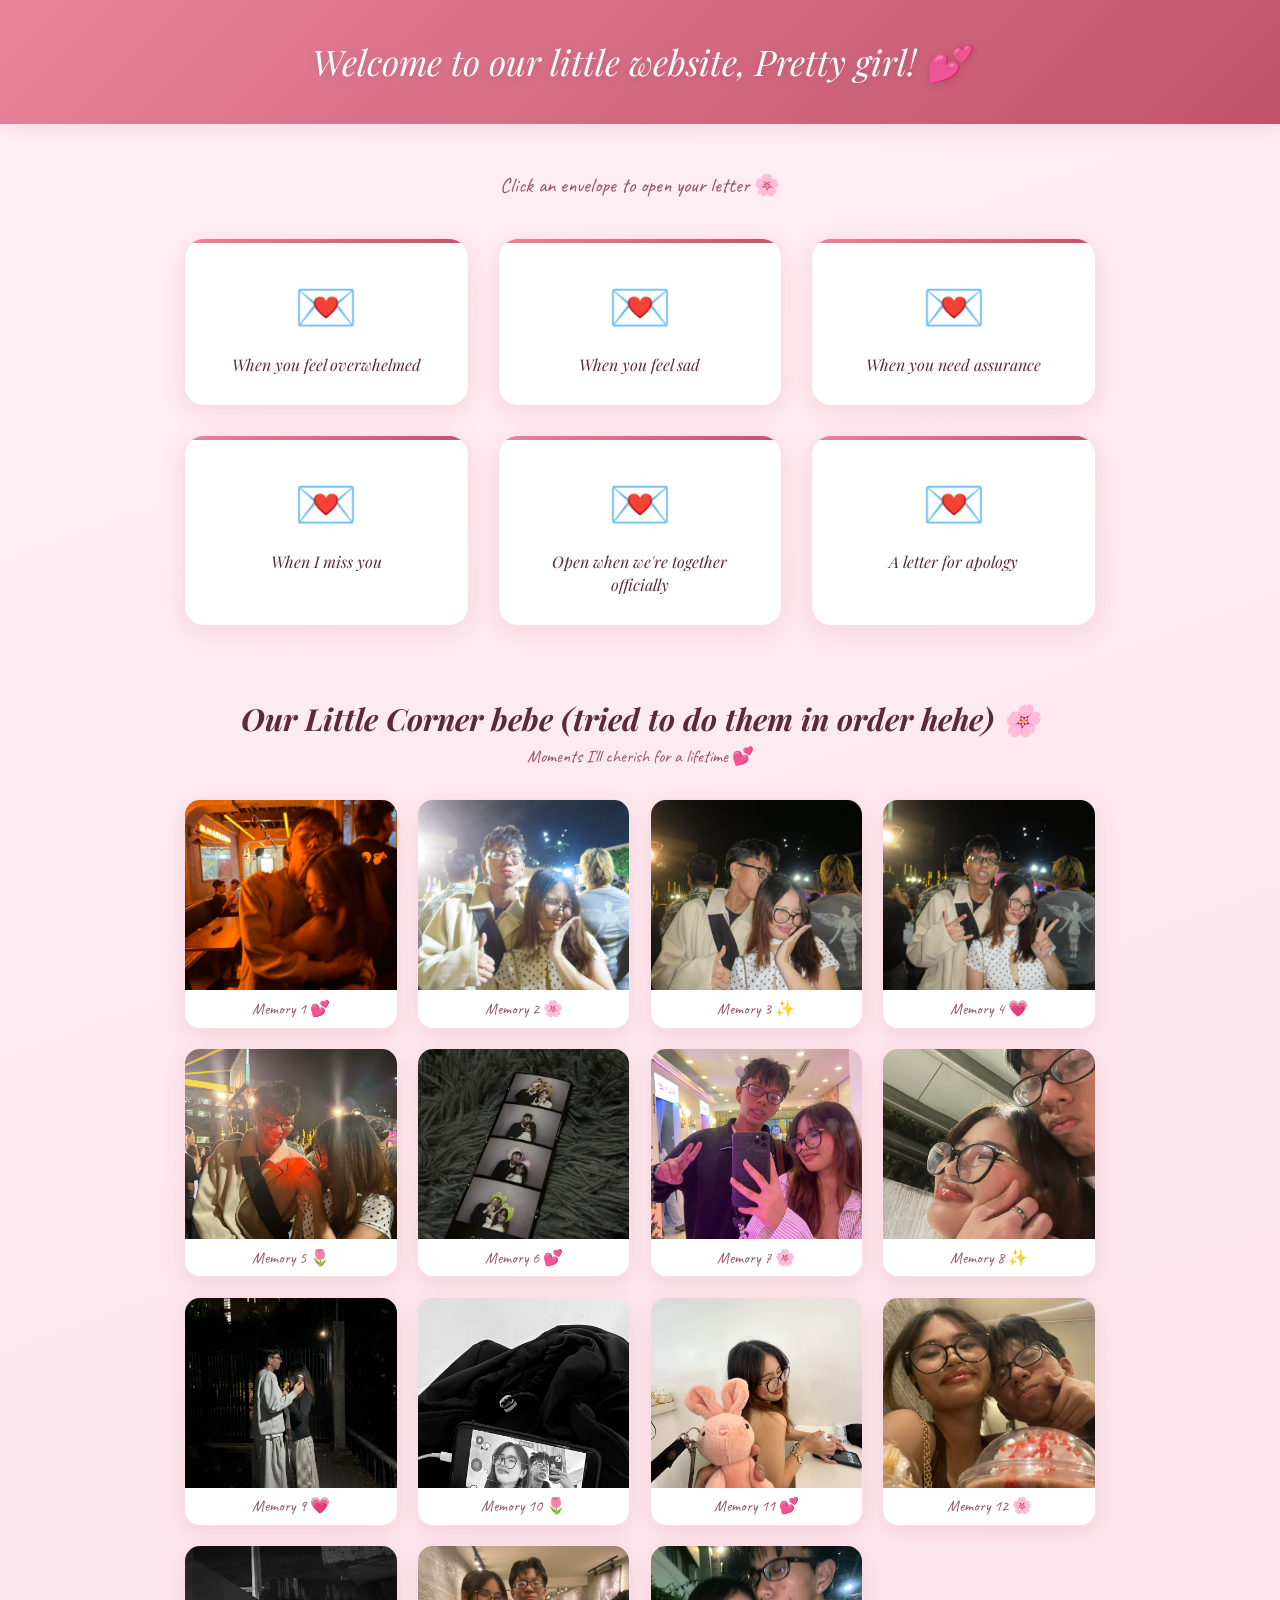
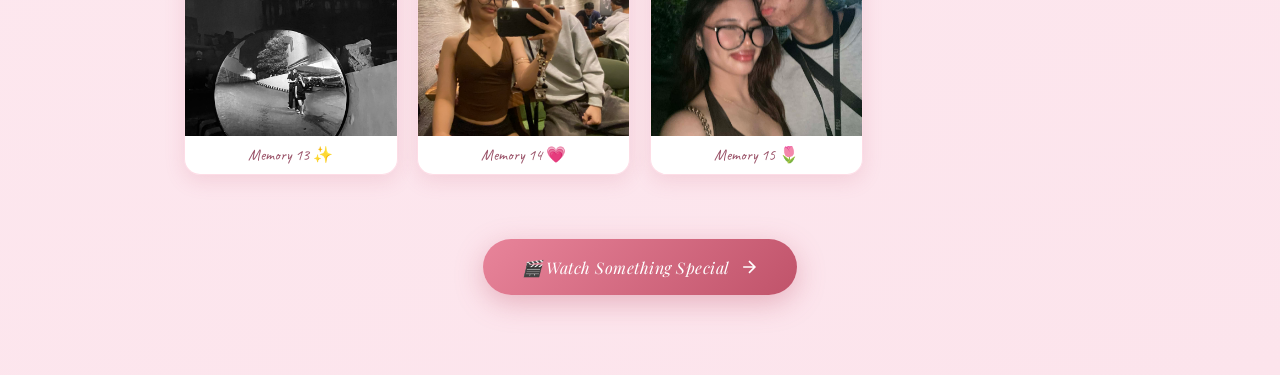
==== letters.html @ 885c0720 "update final final" ====
<!DOCTYPE html>
<html lang="en">
<head>
  <meta charset="UTF-8" />
  <meta name="viewport" content="width=device-width, initial-scale=1.0"/>
  <title>Letters for You 💌</title>
  <link rel="stylesheet" href="style.css" />
  <link href="https://fonts.googleapis.com/css2?family=Playfair+Display:ital,wght@0,400;0,700;1,400&family=Lato:wght@300;400&family=Caveat:wght@400;600&display=swap" rel="stylesheet"/>
</head>
<body class="letters-body">

  <div class="petals-container" id="petals"></div>

  <header class="letters-header">
    <h1>Welcome to our little website, Pretty girl! 💕</h1>
  </header>

  <main class="letters-main">
    <p class="letters-intro">Click an envelope to open your letter 🌸</p>

    <div class="envelopes-grid">

      <!-- Envelope 1 -->
      <div class="envelope-card" onclick="openLetter(0)">
        <div class="envelope-icon">💌</div>
        <div class="envelope-label">When you feel overwhelmed</div>
      </div>

      <!-- Envelope 2 -->
      <div class="envelope-card" onclick="openLetter(1)">
        <div class="envelope-icon">💌</div>
        <div class="envelope-label">When you feel sad</div>
      </div>

      <!-- Envelope 3 -->
      <div class="envelope-card" onclick="openLetter(2)">
        <div class="envelope-icon">💌</div>
        <div class="envelope-label">When you need assurance</div>
      </div>

      <!-- Envelope 4 -->
      <div class="envelope-card" onclick="openLetter(3)">
        <div class="envelope-icon">💌</div>
        <div class="envelope-label">When I miss you</div>
      </div>

      <!-- Envelope 5 -->
      <div class="envelope-card" onclick="openLetter(4)">
        <div class="envelope-icon">💌</div>
        <div class="envelope-label">Open when we're together officially</div>
      </div>

      <!-- Envelope 6 -->
      <div class="envelope-card" onclick="openLetter(5)">
        <div class="envelope-icon">💌</div>
        <div class="envelope-label">A letter for apology</div>
      </div>

    </div>

    <!-- ===== PHOTO GALLERY ===== -->
    <div class="gallery-section">
      <h2 class="gallery-title">Our Little Corner bebe (tried to do them in order hehe) 🌸</h2>
      <p class="gallery-sub">Moments I'll cherish for a lifetime 💕</p>
      <div class="photo-grid">

        <div class="photo-item" onclick="openLightbox('/Assets/Img/aight4.jpg', 'Memory 1 💕')">
          <img src="./aight4.jpg" alt="Memory 1" />
          <div class="photo-caption">Memory 1 💕</div>
        </div>

        <div class="photo-item" onclick="openLightbox('/Assets/Img/aight2.jpg', 'Memory 2 🌸')">
          <img src="./aight2.jpg" alt="Memory 2" />
          <div class="photo-caption">Memory 2 🌸</div>
        </div>

        <div class="photo-item" onclick="openLightbox('/Assets/Img/aight3.jpg', 'Memory 3 ✨')">
          <img src="./aight3.jpg" alt="Memory 3" />
          <div class="photo-caption">Memory 3 ✨</div>
        </div>

        <div class="photo-item" onclick="openLightbox('/Assets/Img/aight 1.jpg', 'Memory 4 💗')">
          <img src="./aight 1.jpg" alt="Memory 4" />
          <div class="photo-caption">Memory 4 💗</div>
        </div>

        <div class="photo-item" onclick="openLightbox('/Assets/Img/Aight 5.jpg', 'Memory 5 🌷')">
          <img src="./Aight 5.jpg" alt="Memory 5" />
          <div class="photo-caption">Memory 5 🌷</div>
        </div>

        <div class="photo-item" onclick="openLightbox('/Assets/Img/Aight 6.jpg', 'Memory 6 💕')">
          <img src="./Aight 6.jpg" alt="Memory 6" />
          <div class="photo-caption">Memory 6 💕</div>
        </div>

        <div class="photo-item" onclick="openLightbox('/Assets/Img/Aight 7.jpg', 'Memory 7 🌸')">
          <img src="./Aight 7.jpg" alt="Memory 7" />
          <div class="photo-caption">Memory 7 🌸</div>
        </div>

        <div class="photo-item" onclick="openLightbox('/Assets/Img/Aight 8.jpg', 'Memory 8 ✨')">
          <img src="./Aight 8.jpg" alt="Memory 8" />
          <div class="photo-caption">Memory 8 ✨</div>
        </div>

        <div class="photo-item" onclick="openLightbox('/Assets/Img/Aight 9.jpg', 'Memory 9 💗')">
          <img src="./Aight 9.jpg" alt="Memory 9" />
          <div class="photo-caption">Memory 9 💗</div>
        </div>

        <div class="photo-item" onclick="openLightbox('/Assets/Img/Aight 10.jpg', 'Memory 10 🌷')">
          <img src="./Aight 10.jpg" alt="Memory 10" />
          <div class="photo-caption">Memory 10 🌷</div>
        </div>

        <div class="photo-item" onclick="openLightbox('/Assets/Img/Aight 11.jpg', 'Memory 11 💕')">
          <img src="./Aight 11.jpg" alt="Memory 11" />
          <div class="photo-caption">Memory 11 💕</div>
        </div>

        <div class="photo-item" onclick="openLightbox('/Assets/Img/Aight 12.jpg', 'Memory 12 🌸')">
          <img src="./Aight 12.jpg" alt="Memory 12" />
          <div class="photo-caption">Memory 12 🌸</div>
        </div>

        <div class="photo-item" onclick="openLightbox('/Assets/Img/Aight 13.jpg', 'Memory 13 ✨')">
          <img src="./Aight 13.jpg" alt="Memory 13" />
          <div class="photo-caption">Memory 13 ✨</div>
        </div>

        <div class="photo-item" onclick="openLightbox('/Assets/Img/Aight 14.jpg', 'Memory 14 💗')">
          <img src="./Aight 14.jpg" alt="Memory 14" />
          <div class="photo-caption">Memory 14 💗</div>
        </div>

        <div class="photo-item" onclick="openLightbox('/Assets/Img/Aight 15.jpg', 'Memory 15 🌷')">
          <img src="./Aight 15.jpg" alt="Memory 15" />
          <div class="photo-caption">Memory 15 🌷</div>
        </div>

      </div>
    </div>

    <!-- ===== VIDEO PAGE BUTTON ===== -->
    <div class="video-btn-wrap">
      <button class="proceed-btn video-nav-btn" onclick="window.location.href='https://youtube.com/shorts/dggCpLB_wQ0?si=hgy4erXbG9BIge2f'">
        <span>🎬 Watch Something Special</span>
        <svg class="arrow" viewBox="0 0 24 24" fill="none" stroke="currentColor" stroke-width="2">
          <path d="M5 12h14M12 5l7 7-7 7"/>
        </svg>
      </button>
    </div>

  </main>

  <!-- Letter Modal Overlay -->
  <div class="modal-overlay" id="modalOverlay" onclick="closeLetter()">
    <div class="letter-modal" onclick="event.stopPropagation()">
      <button class="close-btn" onclick="closeLetter()">✕</button>
      <div class="letter-wax-seal">💕</div>
      <h2 class="letter-title" id="letterTitle"></h2>
      <div class="letter-body" id="letterBody"></div>
      <div class="letter-signature">With all my love, Khole 💗</div>
    </div>
  </div>

  <!-- Lightbox — no src on img, set purely by JS -->
  <div class="lightbox" id="lightbox">
    <button class="lightbox-close" id="lightboxClose">✕</button>
    <img id="lightboxImg" alt="Memory" />
    <div class="lightbox-caption" id="lightboxCaption"></div>
  </div>

  <script src="script.js"></script>
  <script>
    // Floating petals
    const container = document.getElementById('petals');
    const emojis = ['🌸','🌷','💕','✨','🌼','💗'];
    for (let i = 0; i < 18; i++) {
      const p = document.createElement('div');
      p.classList.add('petal');
      p.textContent = emojis[Math.floor(Math.random() * emojis.length)];
      p.style.left = Math.random() * 100 + 'vw';
      p.style.animationDuration = (6 + Math.random() * 8) + 's';
      p.style.animationDelay = (Math.random() * 8) + 's';
      p.style.fontSize = (14 + Math.random() * 18) + 'px';
      container.appendChild(p);
    }

    // ── Lightbox ──
    const lightbox    = document.getElementById('lightbox');
    const lightboxImg = document.getElementById('lightboxImg');
    const lightboxCap = document.getElementById('lightboxCaption');

    function openLightbox(src, caption) {
      lightboxImg.src = src;
      lightboxCap.textContent = caption;
      lightbox.classList.add('active');
      document.body.style.overflow = 'hidden';
    }

    function closeLightbox() {
      lightbox.classList.remove('active');
      document.body.style.overflow = '';
      setTimeout(() => { lightboxImg.src = ''; }, 300);
    }

    // Clicking the dark backdrop closes it; clicking the image itself does not
    lightbox.addEventListener('click', function(e) {
      if (e.target === lightbox || e.target === lightboxCap) closeLightbox();
    });

    document.getElementById('lightboxClose').addEventListener('click', closeLightbox);

    // Escape closes both lightbox and letter modal
    document.addEventListener('keydown', e => {
      if (e.key === 'Escape') { closeLetter(); closeLightbox(); }
    });
  </script>
</body>
</html>
---- style.css ----
/* =====================
   CSS Variables & Reset
   ===================== */
:root {
  --blush: #f9c4d2;
  --rose: #e8849a;
  --deep-rose: #c0536a;
  --cream: #fff7f9;
  --petal: #fde8ef;
  --text-dark: #5a2a3a;
  --text-mid: #9a5268;
  --gold: #d4a373;
  --shadow: rgba(192, 83, 106, 0.15);
}

*, *::before, *::after {
  box-sizing: border-box;
  margin: 0;
  padding: 0;
}

body {
  font-family: 'Lato', sans-serif;
  min-height: 100vh;
  overflow-x: hidden;
}

/* =====================
   Floating Petals
   ===================== */
.petals-container {
  position: fixed;
  top: 0; left: 0;
  width: 100%; height: 100%;
  pointer-events: none;
  z-index: 0;
  overflow: hidden;
}

.petal {
  position: absolute;
  top: -40px;
  animation: fallDown linear infinite;
  opacity: 0.7;
  user-select: none;
}

@keyframes fallDown {
  0%   { transform: translateY(-40px) rotate(0deg); opacity: 0.8; }
  100% { transform: translateY(110vh) rotate(360deg); opacity: 0; }
}

/* =====================
   LANDING PAGE
   ===================== */
.landing-body {
  background: linear-gradient(135deg, #fde8ef 0%, #f9c4d2 40%, #fbc2d8 70%, #fce4ec 100%);
  display: flex;
  align-items: center;
  justify-content: center;
  position: relative;
}

.landing-wrapper {
  position: relative;
  z-index: 1;
  text-align: center;
  padding: 2rem;
  animation: fadeUp 1.2s ease both;
}

@keyframes fadeUp {
  from { opacity: 0; transform: translateY(30px); }
  to   { opacity: 1; transform: translateY(0); }
}

.landing-title {
  font-family: 'Playfair Display', serif;
  font-size: clamp(1.8rem, 5vw, 3.2rem);
  color: var(--text-dark);
  line-height: 1.3;
  margin-bottom: 0.8rem;
  text-shadow: 0 2px 12px rgba(192, 83, 106, 0.18);
}

.landing-sub {
  font-family: 'Lato', sans-serif;
  font-weight: 300;
  font-size: 1.1rem;
  color: var(--text-mid);
  margin-bottom: 2.8rem;
  letter-spacing: 0.04em;
}

.proceed-btn {
  display: inline-flex;
  align-items: center;
  gap: 10px;
  background: linear-gradient(135deg, var(--rose), var(--deep-rose));
  color: #fff;
  font-family: 'Playfair Display', serif;
  font-size: 1.1rem;
  font-style: italic;
  border: none;
  border-radius: 60px;
  padding: 1rem 2.4rem;
  cursor: pointer;
  box-shadow: 0 8px 28px rgba(192, 83, 106, 0.35);
  transition: transform 0.25s ease, box-shadow 0.25s ease;
  letter-spacing: 0.03em;
}

.proceed-btn:hover {
  transform: translateY(-4px) scale(1.03);
  box-shadow: 0 14px 36px rgba(192, 83, 106, 0.45);
}

.proceed-btn:active {
  transform: translateY(-1px);
}

.proceed-btn .arrow {
  width: 20px;
  height: 20px;
  transition: transform 0.25s ease;
}

.proceed-btn:hover .arrow {
  transform: translateX(4px);
}

/* =====================
   LETTERS PAGE
   ===================== */
.letters-body {
  background: linear-gradient(160deg, #fff0f5 0%, #fde8ef 50%, #fce4ec 100%);
  min-height: 100vh;
  position: relative;
}

.letters-header {
  position: relative;
  z-index: 1;
  background: linear-gradient(135deg, var(--rose), var(--deep-rose));
  padding: 2.4rem 2rem;
  text-align: center;
  box-shadow: 0 4px 20px var(--shadow);
}

.letters-header h1 {
  font-family: 'Playfair Display', serif;
  font-size: clamp(1.3rem, 4vw, 2.2rem);
  color: #fff;
  font-weight: 400;
  font-style: italic;
  text-shadow: 0 2px 10px rgba(0,0,0,0.12);
  animation: fadeUp 1s ease both;
}

.letters-main {
  position: relative;
  z-index: 1;
  max-width: 960px;
  margin: 0 auto;
  padding: 3rem 1.5rem 5rem;
}

.letters-intro {
  text-align: center;
  font-family: 'Caveat', cursive;
  font-size: 1.3rem;
  color: var(--text-mid);
  margin-bottom: 2.5rem;
  animation: fadeUp 1s ease 0.3s both;
}

.envelopes-grid {
  display: grid;
  grid-template-columns: repeat(auto-fill, minmax(250px, 1fr));
  gap: 1.8rem;
}

/* Envelope Cards */
.envelope-card {
  background: #fff;
  border-radius: 20px;
  padding: 2.2rem 1.6rem 1.8rem;
  text-align: center;
  cursor: pointer;
  box-shadow: 0 6px 24px var(--shadow);
  border: 1.5px solid #fddde6;
  transition: transform 0.3s cubic-bezier(.34,1.56,.64,1), box-shadow 0.3s ease;
  animation: fadeUp 0.8s ease both;
  position: relative;
  overflow: hidden;
}

.envelope-card::before {
  content: '';
  position: absolute;
  top: 0; left: 0;
  width: 100%; height: 4px;
  background: linear-gradient(90deg, var(--rose), var(--deep-rose));
  border-radius: 20px 20px 0 0;
}

.envelope-card:nth-child(1) { animation-delay: 0.1s; }
.envelope-card:nth-child(2) { animation-delay: 0.2s; }
.envelope-card:nth-child(3) { animation-delay: 0.3s; }
.envelope-card:nth-child(4) { animation-delay: 0.4s; }
.envelope-card:nth-child(5) { animation-delay: 0.5s; }
.envelope-card:nth-child(6) { animation-delay: 0.6s; }

.envelope-card:hover {
  transform: translateY(-8px) scale(1.03);
  box-shadow: 0 18px 40px rgba(192, 83, 106, 0.22);
}

.envelope-icon {
  font-size: 3.2rem;
  margin-bottom: 1rem;
  display: block;
  animation: wiggle 3s ease-in-out infinite;
}

@keyframes wiggle {
  0%, 100% { transform: rotate(-4deg); }
  50% { transform: rotate(4deg); }
}

.envelope-label {
  font-family: 'Playfair Display', serif;
  font-size: 1rem;
  color: var(--text-dark);
  line-height: 1.4;
  font-style: italic;
}

/* =====================
   LETTER MODAL
   ===================== */
.modal-overlay {
  display: none;
  position: fixed;
  inset: 0;
  background: rgba(90, 42, 58, 0.45);
  backdrop-filter: blur(6px);
  z-index: 100;
  align-items: center;
  justify-content: center;
  padding: 1rem;
}

.modal-overlay.active {
  display: flex;
  animation: fadeIn 0.3s ease;
}

@keyframes fadeIn {
  from { opacity: 0; }
  to   { opacity: 1; }
}

.letter-modal {
  background: #fffaf8;
  border-radius: 24px;
  max-width: 560px;
  width: 100%;
  padding: 3rem 2.6rem 2.4rem;
  position: relative;
  box-shadow: 0 24px 80px rgba(90, 42, 58, 0.3);
  border: 1px solid #f5d0da;
  animation: popIn 0.4s cubic-bezier(.34,1.56,.64,1);
  max-height: 85vh;
  overflow-y: auto;
}

@keyframes popIn {
  from { opacity: 0; transform: scale(0.8) translateY(20px); }
  to   { opacity: 1; transform: scale(1) translateY(0); }
}

.close-btn {
  position: absolute;
  top: 1rem; right: 1.2rem;
  background: none;
  border: none;
  font-size: 1.3rem;
  color: var(--text-mid);
  cursor: pointer;
  line-height: 1;
  transition: color 0.2s, transform 0.2s;
}

.close-btn:hover {
  color: var(--deep-rose);
  transform: rotate(90deg);
}

.letter-wax-seal {
  font-size: 2.4rem;
  text-align: center;
  margin-bottom: 0.6rem;
}

.letter-title {
  font-family: 'Playfair Display', serif;
  font-size: 1.25rem;
  color: var(--deep-rose);
  text-align: center;
  font-style: italic;
  margin-bottom: 1.8rem;
  padding-bottom: 1rem;
  border-bottom: 1px dashed #f5c6d0;
}

.letter-body {
  font-family: 'Caveat', cursive;
  font-size: 1.2rem;
  color: var(--text-dark);
  line-height: 1.9;
  white-space: pre-line;
}

.letter-signature {
  font-family: 'Playfair Display', serif;
  font-style: italic;
  color: var(--rose);
  text-align: right;
  margin-top: 2rem;
  font-size: 1rem;
  padding-top: 1rem;
  border-top: 1px dashed #f5c6d0;
}

/* Scrollbar for modal */
.letter-modal::-webkit-scrollbar { width: 5px; }
.letter-modal::-webkit-scrollbar-thumb { background: var(--blush); border-radius: 10px; }

/* =====================
   PHOTO GALLERY
   ===================== */
.gallery-section {
  margin-top: 4.5rem;
  position: relative;
  z-index: 1;
}

.gallery-title {
  font-family: 'Playfair Display', serif;
  font-size: 1.9rem;
  color: var(--text-dark);
  text-align: center;
  font-style: italic;
  margin-bottom: 0.4rem;
}

.gallery-sub {
  text-align: center;
  font-family: 'Caveat', cursive;
  font-size: 1.1rem;
  color: var(--text-mid);
  margin-bottom: 2rem;
}

.photo-grid {
  display: grid;
  grid-template-columns: repeat(auto-fill, minmax(190px, 1fr));
  gap: 1.2rem;
}

.photo-item {
  border-radius: 16px;
  overflow: hidden;
  box-shadow: 0 6px 20px var(--shadow);
  background: linear-gradient(135deg, var(--blush), var(--petal));
  cursor: zoom-in;
  transition: transform 0.3s cubic-bezier(.34,1.56,.64,1), box-shadow 0.3s ease;
  border: 1.5px solid #fddde6;
}

.photo-item:hover {
  transform: translateY(-6px) scale(1.03);
  box-shadow: 0 16px 36px rgba(192, 83, 106, 0.25);
}

.photo-item img {
  width: 100%;
  height: 190px;
  object-fit: cover;
  display: block;
  transition: transform 0.4s ease;
  background: linear-gradient(135deg, var(--blush), var(--petal));
}

.photo-item:hover img {
  transform: scale(1.06);
}

.photo-caption {
  font-family: 'Caveat', cursive;
  font-size: 1rem;
  color: var(--text-mid);
  text-align: center;
  padding: 0.55rem 0.8rem;
  background: #fff;
}

/* =====================
   LIGHTBOX
   ===================== */
.lightbox {
  display: none;
  position: fixed;
  top: 0; left: 0;
  width: 100vw;
  height: 100vh;
  background: rgba(10, 0, 8, 0.96);
  backdrop-filter: blur(14px);
  -webkit-backdrop-filter: blur(14px);
  z-index: 9999;
  align-items: center;
  justify-content: center;
  flex-direction: column;
  cursor: zoom-out;
}

.lightbox.active {
  display: flex;
  animation: fadeIn 0.25s ease;
}

.lightbox img {
  max-width: 92vw;
  max-height: 82vh;
  width: auto;
  height: auto;
  border-radius: 12px;
  box-shadow: 0 30px 80px rgba(0, 0, 0, 0.7);
  object-fit: contain;
  cursor: default;
  animation: zoomIn 0.3s cubic-bezier(.34,1.56,.64,1);
}

@keyframes zoomIn {
  from { opacity: 0; transform: scale(0.88); }
  to   { opacity: 1; transform: scale(1); }
}

.lightbox-caption {
  font-family: 'Caveat', cursive;
  font-size: 1.3rem;
  color: var(--blush);
  margin-top: 1.2rem;
  text-align: center;
  letter-spacing: 0.02em;
}

.lightbox-close {
  position: fixed;
  top: 1.2rem;
  right: 1.6rem;
  background: rgba(255,255,255,0.12);
  border: 1px solid rgba(255,255,255,0.2);
  border-radius: 50%;
  width: 40px;
  height: 40px;
  display: flex;
  align-items: center;
  justify-content: center;
  font-size: 1.2rem;
  color: #fff;
  cursor: pointer;
  z-index: 10000;
  transition: transform 0.2s, background 0.2s;
  line-height: 1;
}

.lightbox-close:hover {
  background: rgba(232, 132, 154, 0.5);
  transform: rotate(90deg);
}

/* =====================
   VIDEO BUTTON
   ===================== */
.video-btn-wrap {
  text-align: center;
  margin-top: 4rem;
}

.video-nav-btn {
  font-size: 1rem;
  padding: 1.1rem 2.4rem;
}

/* =====================
   VIDEO PAGE
   ===================== */
.video-body {
  background: linear-gradient(160deg, #fff0f5 0%, #fde8ef 50%, #fce4ec 100%);
  min-height: 100vh;
  position: relative;
}

.video-main {
  position: relative;
  z-index: 1;
  max-width: 860px;
  margin: 0 auto;
  padding: 3rem 1.5rem 5rem;
}

.video-container {
  width: 100%;
  border-radius: 20px;
  overflow: hidden;
  box-shadow: 0 12px 48px rgba(192, 83, 106, 0.25);
  background: #1a0a10;
  aspect-ratio: 16 / 9;
  border: 2px solid #fddde6;
  margin-bottom: 2.4rem;
}

.video-container video,
.video-container iframe {
  width: 100%;
  height: 100%;
  display: block;
  border: none;
}

.video-note {
  background: #fff;
  border-radius: 20px;
  padding: 2rem 2.2rem;
  box-shadow: 0 6px 24px var(--shadow);
  border: 1.5px solid #fddde6;
  text-align: center;
  margin-bottom: 2.4rem;
}

.video-note-text {
  font-family: 'Caveat', cursive;
  font-size: 1.25rem;
  color: var(--text-dark);
  line-height: 1.8;
  margin-top: 0.6rem;
}

.back-btn-wrap {
  text-align: center;
}
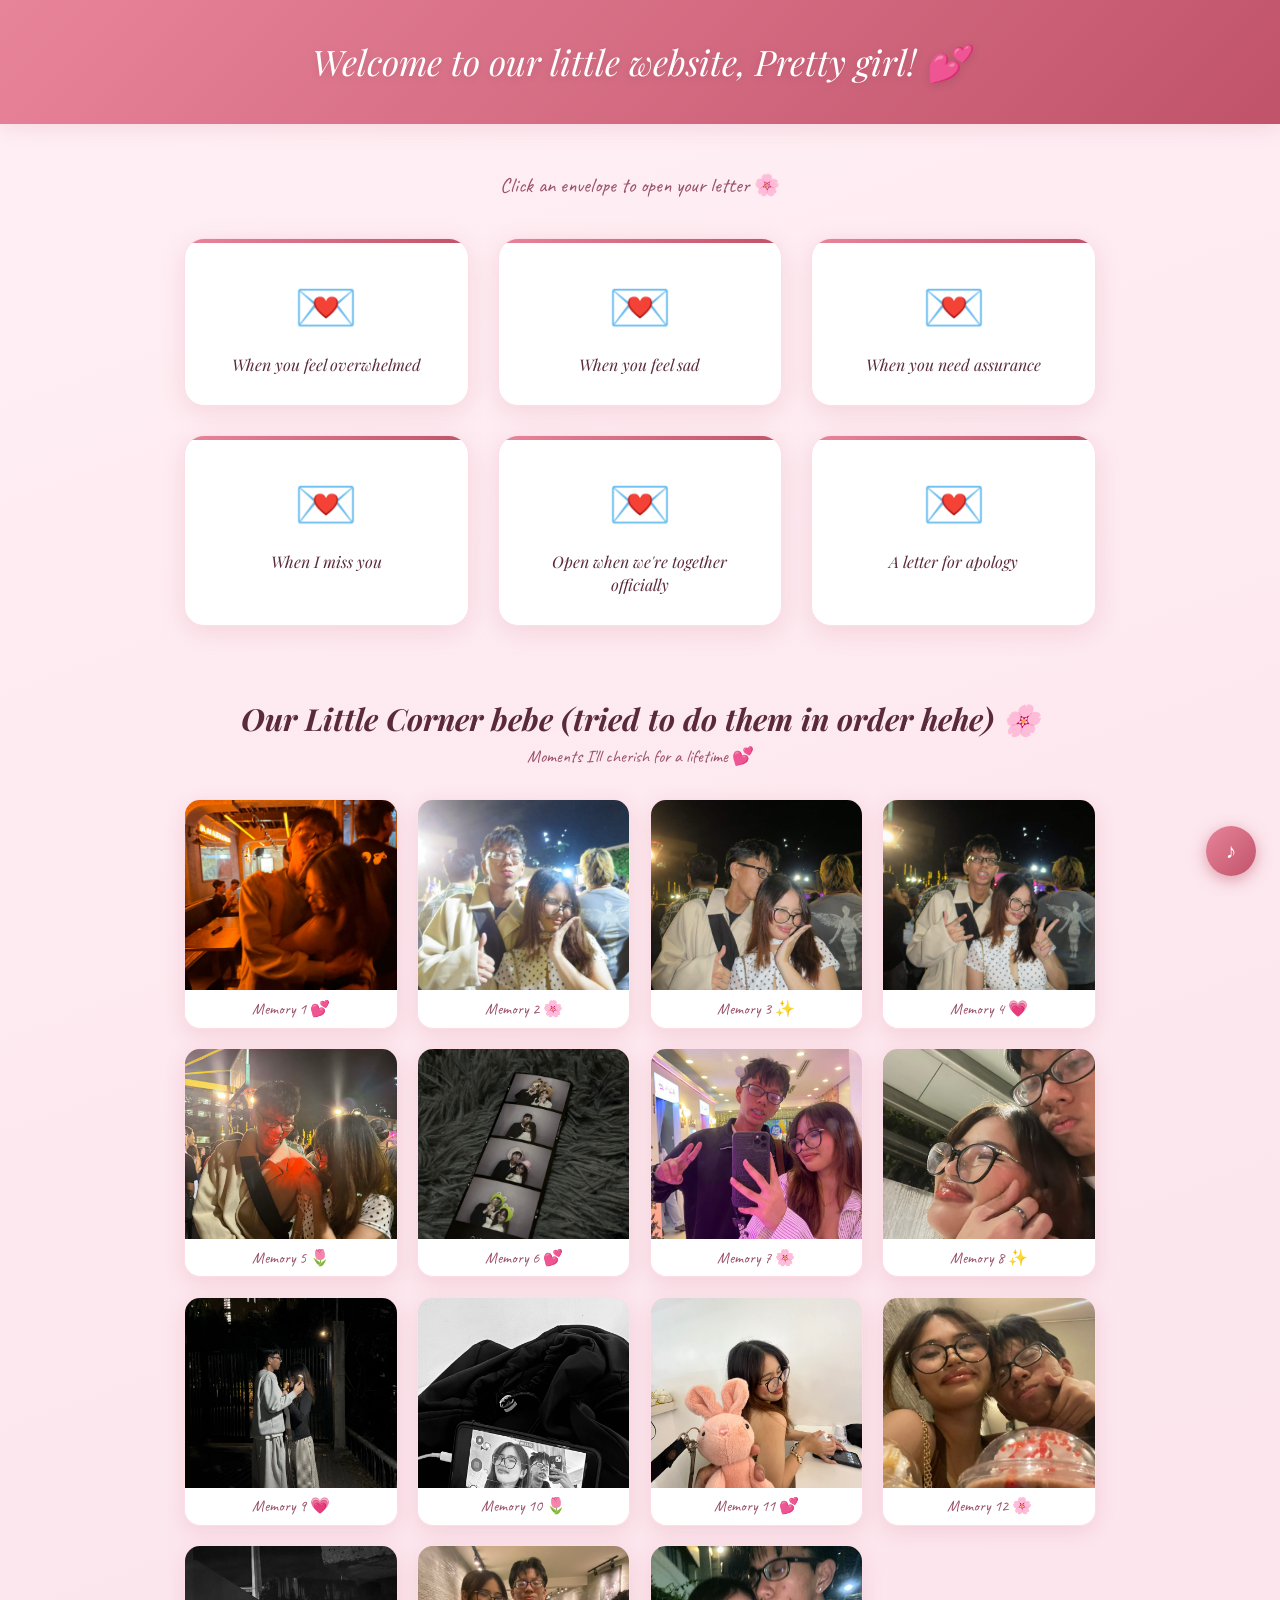
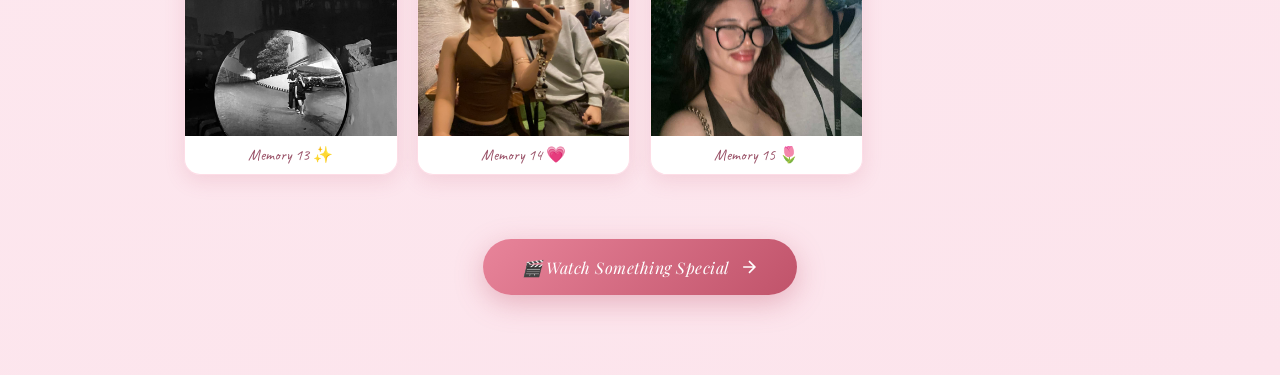
==== commit 60732308: "update song" ====
--- a/letters.html
+++ b/letters.html
@@ -65,77 +65,77 @@
       <div class="photo-grid">
 
         <div class="photo-item" onclick="openLightbox('/Assets/Img/aight4.jpg', 'Memory 1 💕')">
-          <img src="./aight4.jpg" alt="Memory 1" />
+          <img src="aight4.jpg" alt="Memory 1" />
           <div class="photo-caption">Memory 1 💕</div>
         </div>
 
         <div class="photo-item" onclick="openLightbox('/Assets/Img/aight2.jpg', 'Memory 2 🌸')">
-          <img src="./aight2.jpg" alt="Memory 2" />
+          <img src="aight2.jpg" alt="Memory 2" />
           <div class="photo-caption">Memory 2 🌸</div>
         </div>
 
         <div class="photo-item" onclick="openLightbox('/Assets/Img/aight3.jpg', 'Memory 3 ✨')">
-          <img src="./aight3.jpg" alt="Memory 3" />
+          <img src="aight3.jpg" alt="Memory 3" />
           <div class="photo-caption">Memory 3 ✨</div>
         </div>
 
         <div class="photo-item" onclick="openLightbox('/Assets/Img/aight 1.jpg', 'Memory 4 💗')">
-          <img src="./aight 1.jpg" alt="Memory 4" />
+          <img src="aight 1.jpg" alt="Memory 4" />
           <div class="photo-caption">Memory 4 💗</div>
         </div>
 
         <div class="photo-item" onclick="openLightbox('/Assets/Img/Aight 5.jpg', 'Memory 5 🌷')">
-          <img src="./Aight 5.jpg" alt="Memory 5" />
+          <img src="Aight 5.jpg" alt="Memory 5" />
           <div class="photo-caption">Memory 5 🌷</div>
         </div>
 
         <div class="photo-item" onclick="openLightbox('/Assets/Img/Aight 6.jpg', 'Memory 6 💕')">
-          <img src="./Aight 6.jpg" alt="Memory 6" />
+          <img src="Aight 6.jpg" alt="Memory 6" />
           <div class="photo-caption">Memory 6 💕</div>
         </div>
 
         <div class="photo-item" onclick="openLightbox('/Assets/Img/Aight 7.jpg', 'Memory 7 🌸')">
-          <img src="./Aight 7.jpg" alt="Memory 7" />
+          <img src="Aight 7.jpg" alt="Memory 7" />
           <div class="photo-caption">Memory 7 🌸</div>
         </div>
 
         <div class="photo-item" onclick="openLightbox('/Assets/Img/Aight 8.jpg', 'Memory 8 ✨')">
-          <img src="./Aight 8.jpg" alt="Memory 8" />
+          <img src="Aight 8.jpg" alt="Memory 8" />
           <div class="photo-caption">Memory 8 ✨</div>
         </div>
 
         <div class="photo-item" onclick="openLightbox('/Assets/Img/Aight 9.jpg', 'Memory 9 💗')">
-          <img src="./Aight 9.jpg" alt="Memory 9" />
+          <img src="Aight 9.jpg" alt="Memory 9" />
           <div class="photo-caption">Memory 9 💗</div>
         </div>
 
         <div class="photo-item" onclick="openLightbox('/Assets/Img/Aight 10.jpg', 'Memory 10 🌷')">
-          <img src="./Aight 10.jpg" alt="Memory 10" />
+          <img src="Aight 10.jpg" alt="Memory 10" />
           <div class="photo-caption">Memory 10 🌷</div>
         </div>
 
         <div class="photo-item" onclick="openLightbox('/Assets/Img/Aight 11.jpg', 'Memory 11 💕')">
-          <img src="./Aight 11.jpg" alt="Memory 11" />
+          <img src="Aight 11.jpg" alt="Memory 11" />
           <div class="photo-caption">Memory 11 💕</div>
         </div>
 
         <div class="photo-item" onclick="openLightbox('/Assets/Img/Aight 12.jpg', 'Memory 12 🌸')">
-          <img src="./Aight 12.jpg" alt="Memory 12" />
+          <img src="Aight 12.jpg" alt="Memory 12" />
           <div class="photo-caption">Memory 12 🌸</div>
         </div>
 
         <div class="photo-item" onclick="openLightbox('/Assets/Img/Aight 13.jpg', 'Memory 13 ✨')">
-          <img src="./Aight 13.jpg" alt="Memory 13" />
+          <img src="Aight 13.jpg" alt="Memory 13" />
           <div class="photo-caption">Memory 13 ✨</div>
         </div>
 
         <div class="photo-item" onclick="openLightbox('/Assets/Img/Aight 14.jpg', 'Memory 14 💗')">
-          <img src="./Aight 14.jpg" alt="Memory 14" />
+          <img src="Aight 14.jpg" alt="Memory 14" />
           <div class="photo-caption">Memory 14 💗</div>
         </div>
 
         <div class="photo-item" onclick="openLightbox('/Assets/Img/Aight 15.jpg', 'Memory 15 🌷')">
-          <img src="./Aight 15.jpg" alt="Memory 15" />
+          <img src="Aight 15.jpg" alt="Memory 15" />
           <div class="photo-caption">Memory 15 🌷</div>
         </div>
 
@@ -171,6 +171,10 @@
     <img id="lightboxImg" alt="Memory" />
     <div class="lightbox-caption" id="lightboxCaption"></div>
   </div>
+
+  <!-- Music Button -->
+  <button id="music-btn" title="Play/Pause Music">♪</button>
+  <audio id="bg-music" loop src="music.mp3"></audio>
 
   <script src="script.js"></script>
   <script>
@@ -217,6 +221,22 @@
     document.addEventListener('keydown', e => {
       if (e.key === 'Escape') { closeLetter(); closeLightbox(); }
     });
+
+    // Music
+    const btn = document.getElementById('music-btn');
+    const audio = document.getElementById('bg-music');
+
+    btn.addEventListener('click', () => {
+      if (audio.paused) {
+        audio.play();
+        btn.textContent = '❚❚';
+        btn.classList.add('playing');
+      } else {
+        audio.pause();
+        btn.textContent = '♪';
+        btn.classList.remove('playing');
+      }
+    });
   </script>
 </body>
 </html>
--- a/style.css
+++ b/style.css
@@ -550,4 +550,40 @@
 
 .back-btn-wrap {
   text-align: center;
+}
+
+/* =====================
+   MUSIC BUTTON
+   ===================== */
+#music-btn {
+  position: fixed;
+  bottom: 24px;
+  right: 24px;
+  width: 50px;
+  height: 50px;
+  border-radius: 50%;
+  background: linear-gradient(135deg, var(--rose), var(--deep-rose));
+  border: none;
+  color: #fff;
+  font-size: 1.3rem;
+  cursor: pointer;
+  box-shadow: 0 4px 15px rgba(192, 83, 106, 0.5);
+  z-index: 9999;
+  transition: transform 0.2s;
+  display: flex;
+  align-items: center;
+  justify-content: center;
+}
+
+#music-btn:hover {
+  transform: scale(1.1);
+}
+
+#music-btn.playing {
+  animation: musicPulse 1.5s ease-in-out infinite;
+}
+
+@keyframes musicPulse {
+  0%, 100% { box-shadow: 0 4px 15px rgba(192, 83, 106, 0.5); }
+  50%       { box-shadow: 0 4px 30px rgba(192, 83, 106, 0.9); }
 }
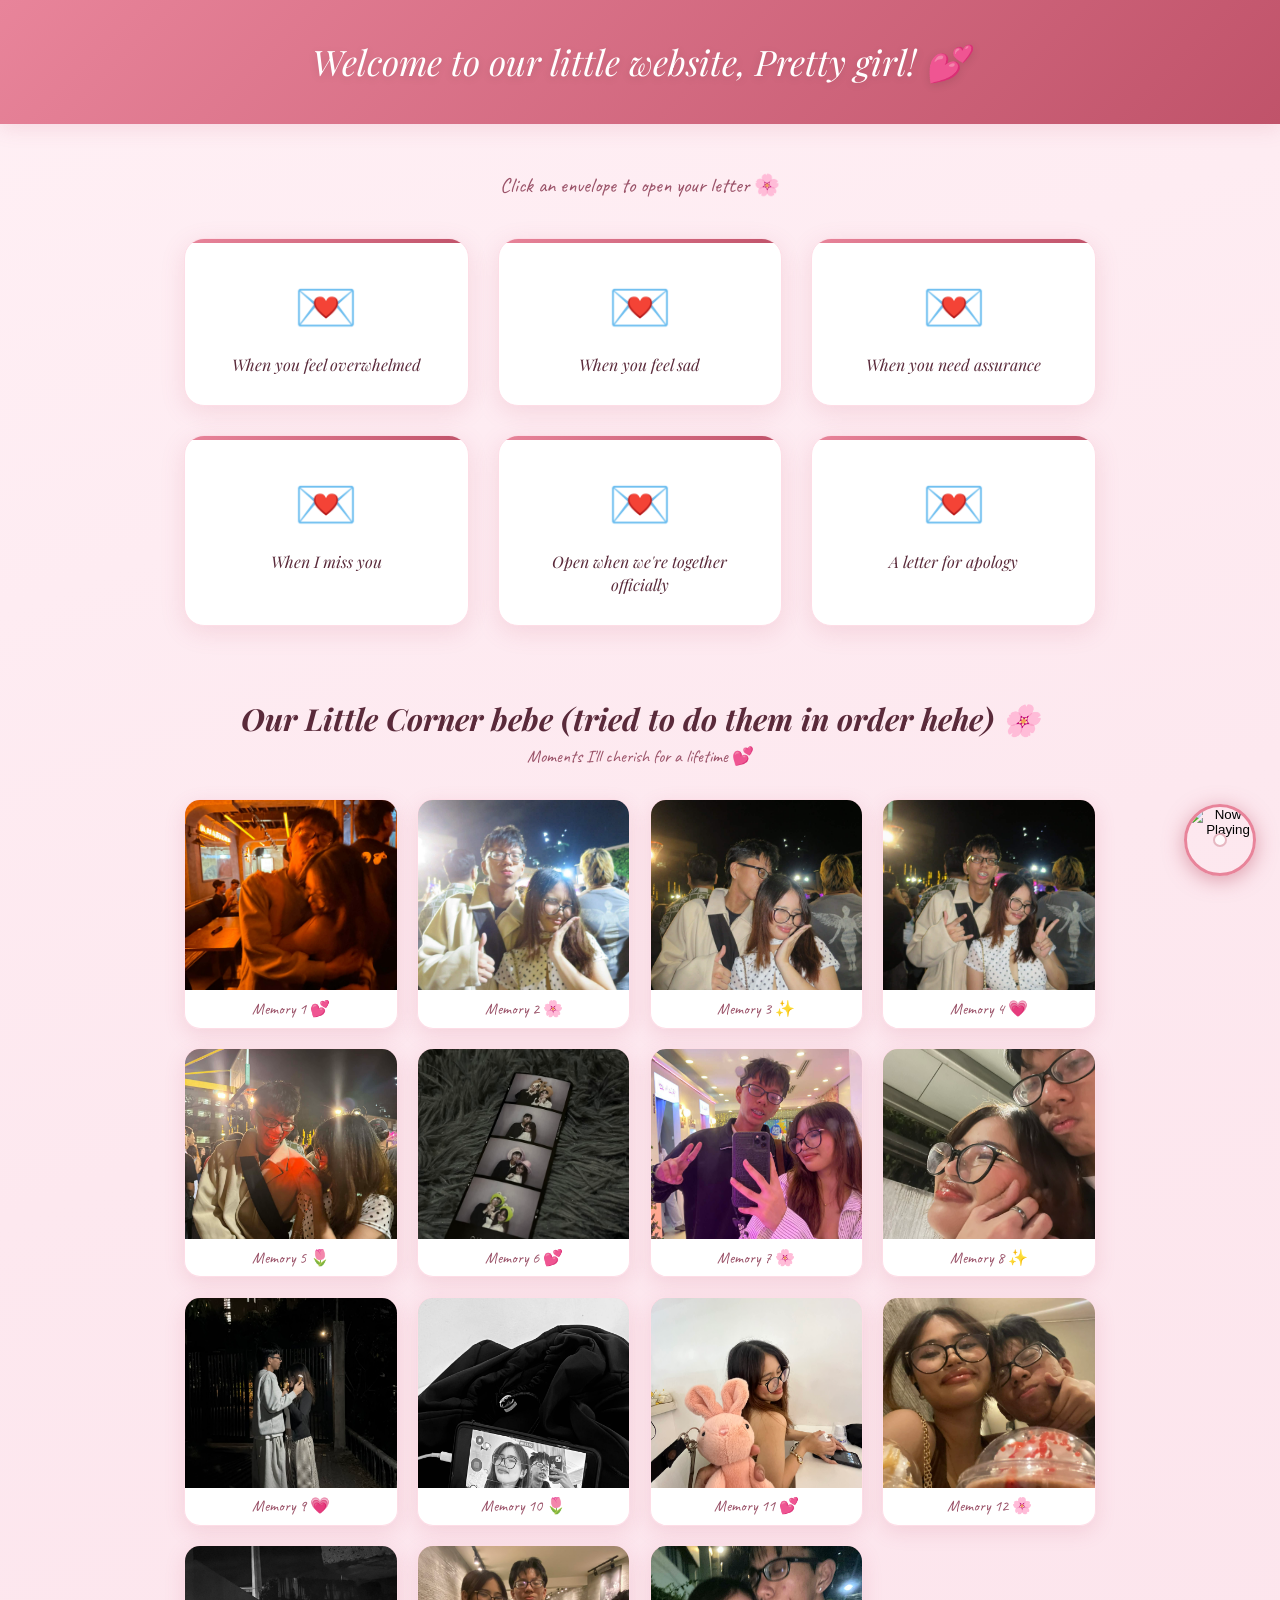
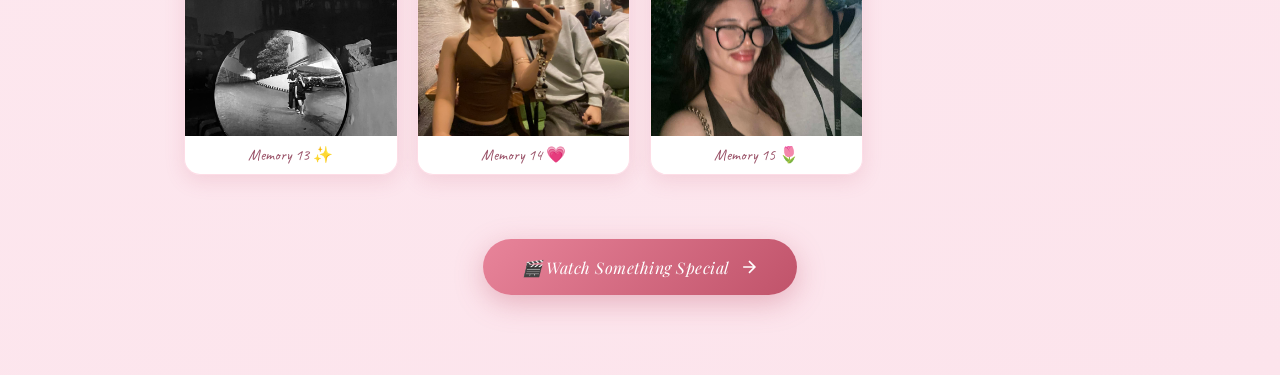
==== commit 6b183670: "balikat at beywang" ====
--- a/letters.html
+++ b/letters.html
@@ -64,77 +64,77 @@
       <p class="gallery-sub">Moments I'll cherish for a lifetime 💕</p>
       <div class="photo-grid">
 
-        <div class="photo-item" onclick="openLightbox('/Assets/Img/aight4.jpg', 'Memory 1 💕')">
+        <div class="photo-item" onclick="openLightbox('aight4.jpg', 'Memory 1 💕')">
           <img src="aight4.jpg" alt="Memory 1" />
           <div class="photo-caption">Memory 1 💕</div>
         </div>
 
-        <div class="photo-item" onclick="openLightbox('/Assets/Img/aight2.jpg', 'Memory 2 🌸')">
+        <div class="photo-item" onclick="openLightbox('aight2.jpg', 'Memory 2 🌸')">
           <img src="aight2.jpg" alt="Memory 2" />
           <div class="photo-caption">Memory 2 🌸</div>
         </div>
 
-        <div class="photo-item" onclick="openLightbox('/Assets/Img/aight3.jpg', 'Memory 3 ✨')">
+        <div class="photo-item" onclick="openLightbox('aight3.jpg', 'Memory 3 ✨')">
           <img src="aight3.jpg" alt="Memory 3" />
           <div class="photo-caption">Memory 3 ✨</div>
         </div>
 
-        <div class="photo-item" onclick="openLightbox('/Assets/Img/aight 1.jpg', 'Memory 4 💗')">
+        <div class="photo-item" onclick="openLightbox('aight 1.jpg', 'Memory 4 💗')">
           <img src="aight 1.jpg" alt="Memory 4" />
           <div class="photo-caption">Memory 4 💗</div>
         </div>
 
-        <div class="photo-item" onclick="openLightbox('/Assets/Img/Aight 5.jpg', 'Memory 5 🌷')">
+        <div class="photo-item" onclick="openLightbox('Aight 5.jpg', 'Memory 5 🌷')">
           <img src="Aight 5.jpg" alt="Memory 5" />
           <div class="photo-caption">Memory 5 🌷</div>
         </div>
 
-        <div class="photo-item" onclick="openLightbox('/Assets/Img/Aight 6.jpg', 'Memory 6 💕')">
+        <div class="photo-item" onclick="openLightbox('Aight 6.jpg', 'Memory 6 💕')">
           <img src="Aight 6.jpg" alt="Memory 6" />
           <div class="photo-caption">Memory 6 💕</div>
         </div>
 
-        <div class="photo-item" onclick="openLightbox('/Assets/Img/Aight 7.jpg', 'Memory 7 🌸')">
+        <div class="photo-item" onclick="openLightbox('Aight 7.jpg', 'Memory 7 🌸')">
           <img src="Aight 7.jpg" alt="Memory 7" />
           <div class="photo-caption">Memory 7 🌸</div>
         </div>
 
-        <div class="photo-item" onclick="openLightbox('/Assets/Img/Aight 8.jpg', 'Memory 8 ✨')">
+        <div class="photo-item" onclick="openLightbox('Aight 8.jpg', 'Memory 8 ✨')">
           <img src="Aight 8.jpg" alt="Memory 8" />
           <div class="photo-caption">Memory 8 ✨</div>
         </div>
 
-        <div class="photo-item" onclick="openLightbox('/Assets/Img/Aight 9.jpg', 'Memory 9 💗')">
+        <div class="photo-item" onclick="openLightbox('Aight 9.jpg', 'Memory 9 💗')">
           <img src="Aight 9.jpg" alt="Memory 9" />
           <div class="photo-caption">Memory 9 💗</div>
         </div>
 
-        <div class="photo-item" onclick="openLightbox('/Assets/Img/Aight 10.jpg', 'Memory 10 🌷')">
+        <div class="photo-item" onclick="openLightbox('Aight 10.jpg', 'Memory 10 🌷')">
           <img src="Aight 10.jpg" alt="Memory 10" />
           <div class="photo-caption">Memory 10 🌷</div>
         </div>
 
-        <div class="photo-item" onclick="openLightbox('/Assets/Img/Aight 11.jpg', 'Memory 11 💕')">
+        <div class="photo-item" onclick="openLightbox('Aight 11.jpg', 'Memory 11 💕')">
           <img src="Aight 11.jpg" alt="Memory 11" />
           <div class="photo-caption">Memory 11 💕</div>
         </div>
 
-        <div class="photo-item" onclick="openLightbox('/Assets/Img/Aight 12.jpg', 'Memory 12 🌸')">
+        <div class="photo-item" onclick="openLightbox('Aight 12.jpg', 'Memory 12 🌸')">
           <img src="Aight 12.jpg" alt="Memory 12" />
           <div class="photo-caption">Memory 12 🌸</div>
         </div>
 
-        <div class="photo-item" onclick="openLightbox('/Assets/Img/Aight 13.jpg', 'Memory 13 ✨')">
+        <div class="photo-item" onclick="openLightbox('Aight 13.jpg', 'Memory 13 ✨')">
           <img src="Aight 13.jpg" alt="Memory 13" />
           <div class="photo-caption">Memory 13 ✨</div>
         </div>
 
-        <div class="photo-item" onclick="openLightbox('/Assets/Img/Aight 14.jpg', 'Memory 14 💗')">
+        <div class="photo-item" onclick="openLightbox('Aight 14.jpg', 'Memory 14 💗')">
           <img src="Aight 14.jpg" alt="Memory 14" />
           <div class="photo-caption">Memory 14 💗</div>
         </div>
 
-        <div class="photo-item" onclick="openLightbox('/Assets/Img/Aight 15.jpg', 'Memory 15 🌷')">
+        <div class="photo-item" onclick="openLightbox('Aight 15.jpg', 'Memory 15 🌷')">
           <img src="Aight 15.jpg" alt="Memory 15" />
           <div class="photo-caption">Memory 15 🌷</div>
         </div>
@@ -173,8 +173,10 @@
   </div>
 
   <!-- Music Button -->
-  <button id="music-btn" title="Play/Pause Music">♪</button>
-  <audio id="bg-music" loop src="music.mp3"></audio>
+  <button id="music-btn" title="Play/Pause Music">
+    <img src="balikat_at_beywang.jpg" alt="Now Playing" id="music-cover" />
+  </button>
+  <audio id="bg-music" loop src="ang balikat at baywang.mp3"></audio>
 
   <script src="script.js"></script>
   <script>
@@ -229,11 +231,9 @@
     btn.addEventListener('click', () => {
       if (audio.paused) {
         audio.play();
-        btn.textContent = '❚❚';
         btn.classList.add('playing');
       } else {
         audio.pause();
-        btn.textContent = '♪';
         btn.classList.remove('playing');
       }
     });
--- a/style.css
+++ b/style.css
@@ -559,31 +559,58 @@
   position: fixed;
   bottom: 24px;
   right: 24px;
-  width: 50px;
-  height: 50px;
+  width: 72px;
+  height: 72px;
   border-radius: 50%;
-  background: linear-gradient(135deg, var(--rose), var(--deep-rose));
-  border: none;
-  color: #fff;
-  font-size: 1.3rem;
+  background: none;
+  border: 3px solid var(--rose);
   cursor: pointer;
-  box-shadow: 0 4px 15px rgba(192, 83, 106, 0.5);
+  box-shadow: 0 4px 20px rgba(192, 83, 106, 0.5);
   z-index: 9999;
-  transition: transform 0.2s;
+  transition: box-shadow 0.2s, border-color 0.2s;
   display: flex;
   align-items: center;
   justify-content: center;
+  padding: 0;
+  overflow: hidden;
+}
+
+#music-btn img {
+  width: 100%;
+  height: 100%;
+  object-fit: cover;
+  border-radius: 50%;
+  display: block;
+  animation: none;
 }
 
 #music-btn:hover {
-  transform: scale(1.1);
+  box-shadow: 0 6px 28px rgba(192, 83, 106, 0.7);
+  border-color: var(--deep-rose);
+}
+
+/* CD hole in the center */
+#music-btn::after {
+  content: '';
+  position: absolute;
+  width: 14px;
+  height: 14px;
+  border-radius: 50%;
+  background: rgba(255, 255, 255, 0.75);
+  border: 2px solid rgba(192, 83, 106, 0.4);
+  pointer-events: none;
+  z-index: 2;
+}
+
+#music-btn.playing img {
+  animation: cdSpin 4s linear infinite;
 }
 
 #music-btn.playing {
-  animation: musicPulse 1.5s ease-in-out infinite;
-}
-
-@keyframes musicPulse {
-  0%, 100% { box-shadow: 0 4px 15px rgba(192, 83, 106, 0.5); }
-  50%       { box-shadow: 0 4px 30px rgba(192, 83, 106, 0.9); }
+  box-shadow: 0 4px 30px rgba(192, 83, 106, 0.85);
+}
+
+@keyframes cdSpin {
+  from { transform: rotate(0deg); }
+  to   { transform: rotate(360deg); }
 }
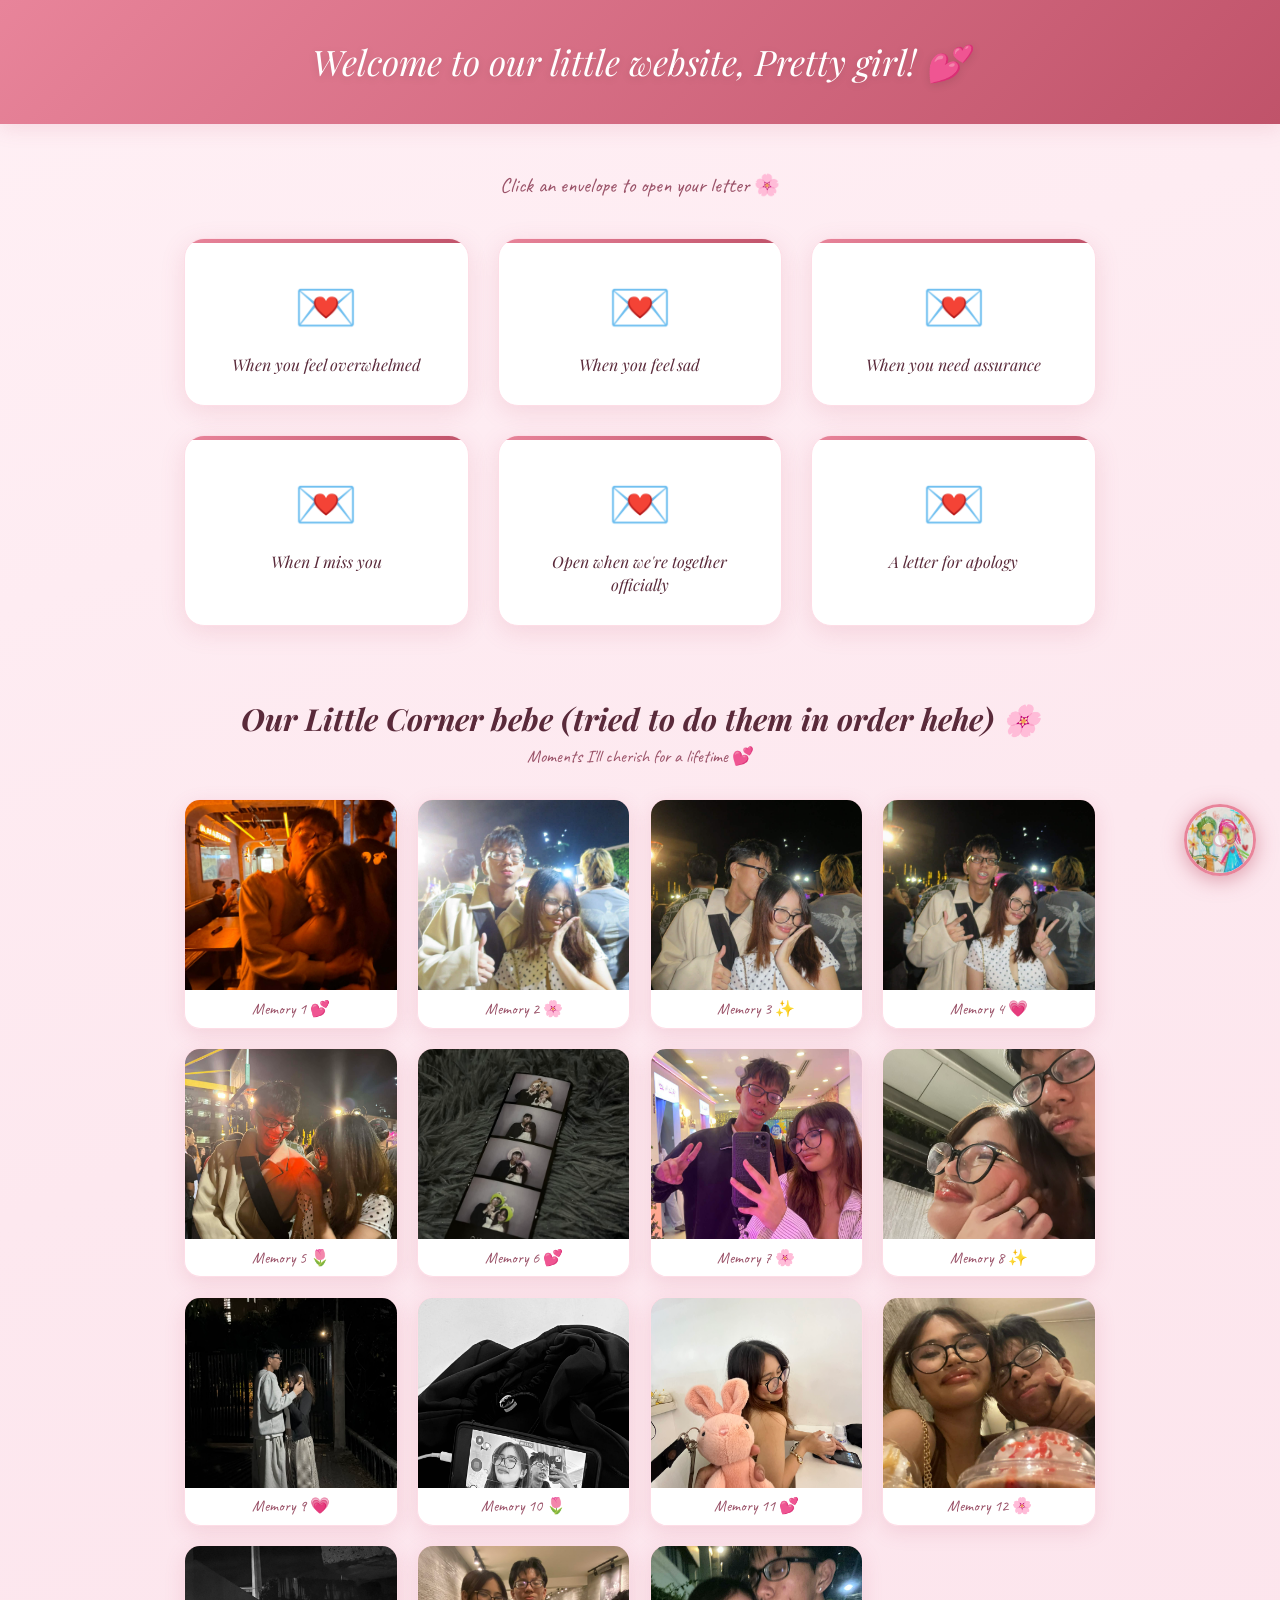
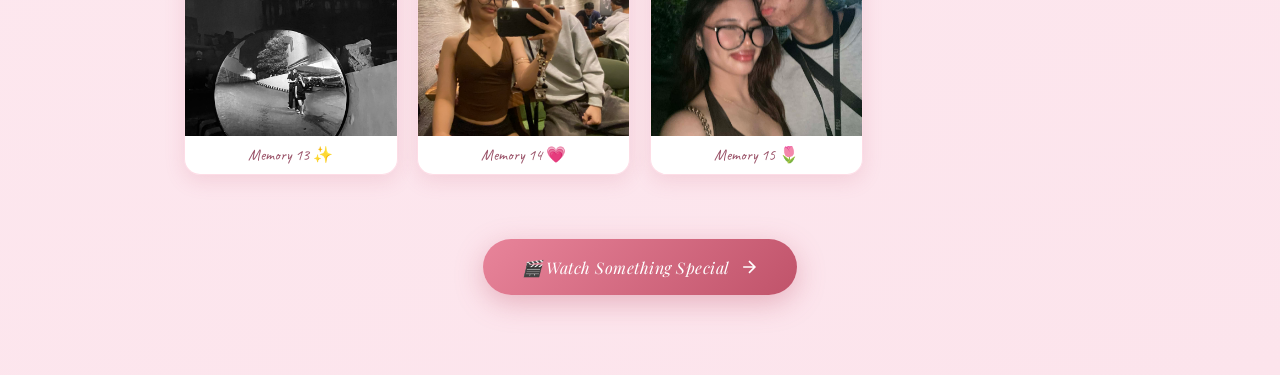
==== commit 11a1bb4d: "balikat at beywang ni aightnkhole" ====
--- a/letters.html
+++ b/letters.html
@@ -174,7 +174,7 @@
 
   <!-- Music Button -->
   <button id="music-btn" title="Play/Pause Music">
-    <img src="balikat_at_beywang.jpg" alt="Now Playing" id="music-cover" />
+    <img src="balikat at beywang.jpg" alt="Now Playing" id="music-cover" />
   </button>
   <audio id="bg-music" loop src="ang balikat at baywang.mp3"></audio>
 
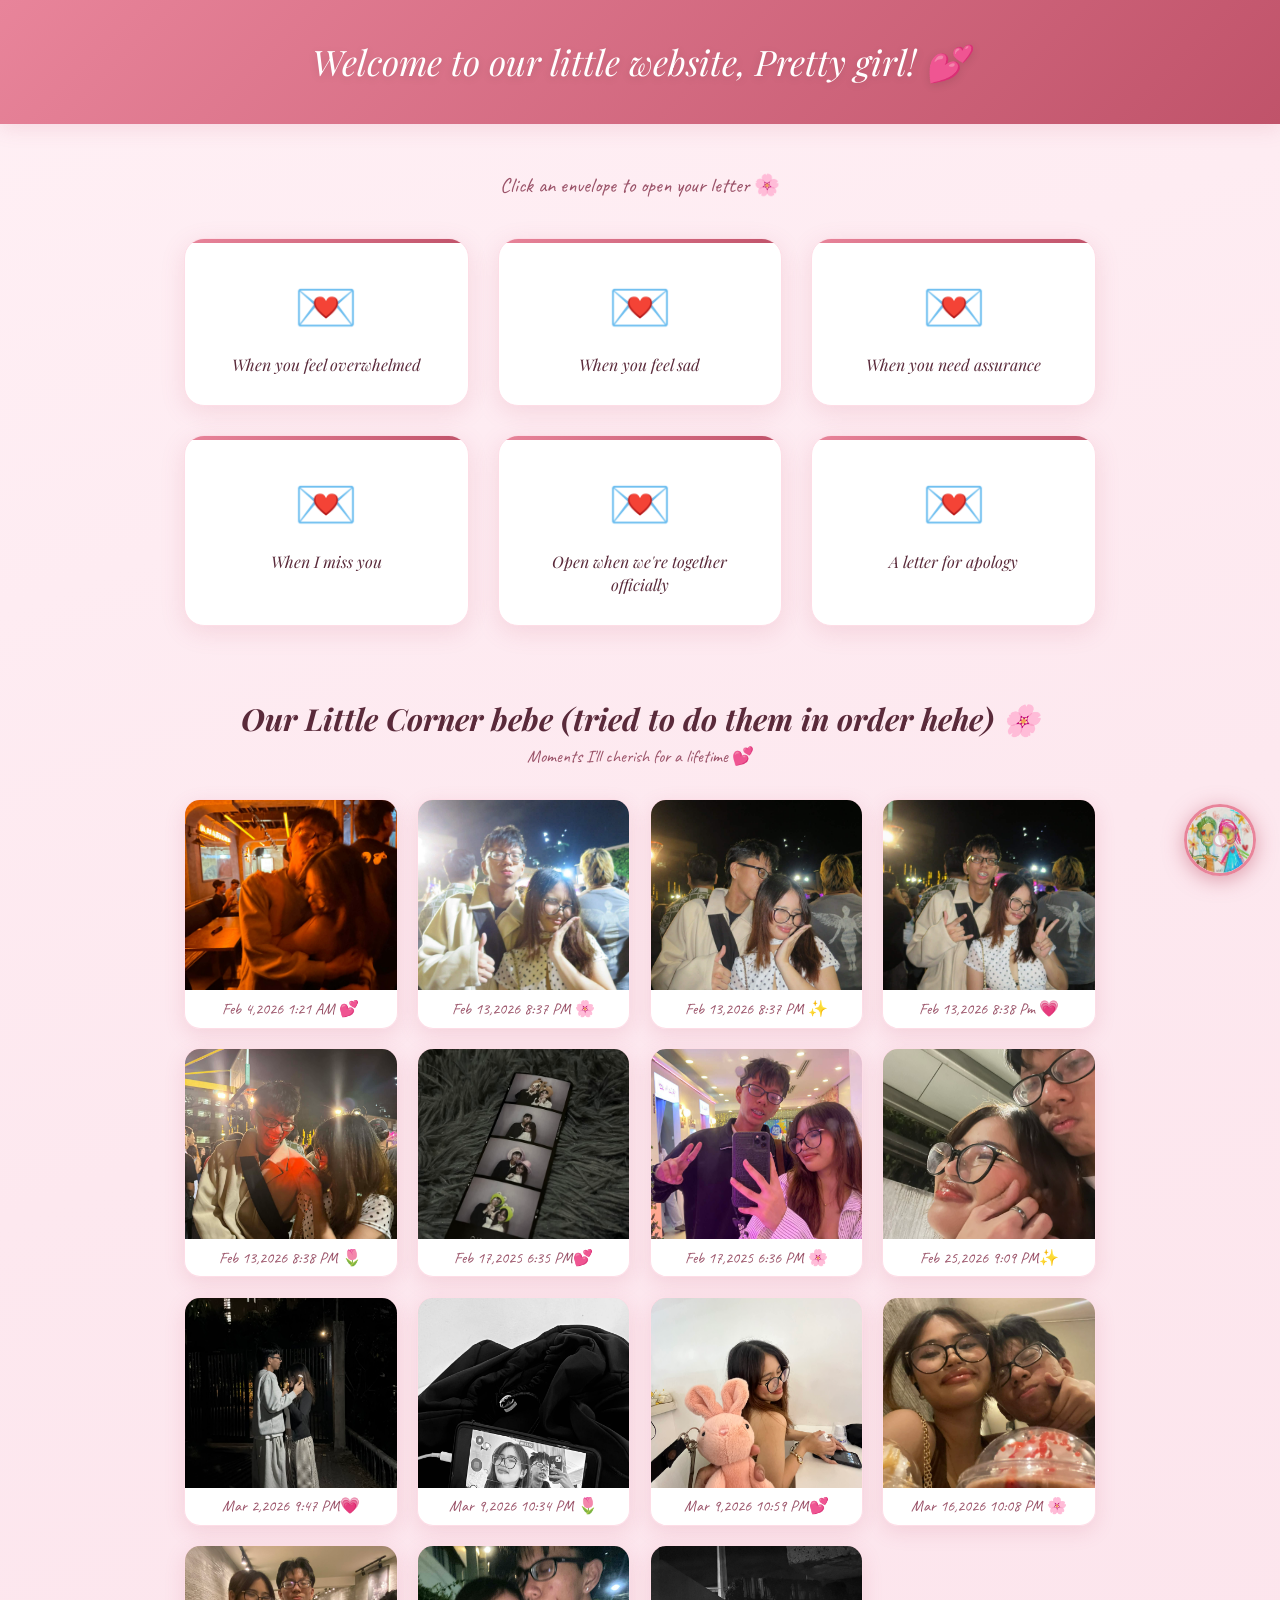
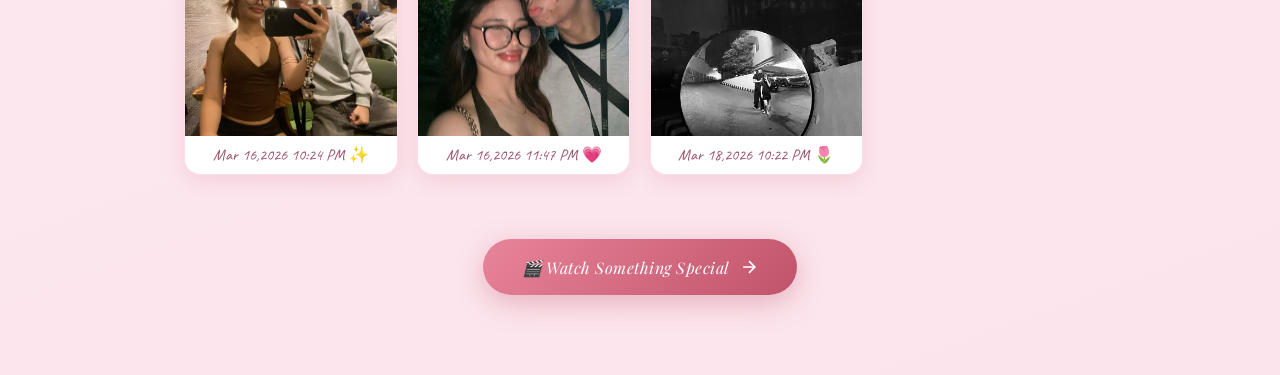
==== commit 7b7a4d8f: "balikat at beywang ni aightnkhole 2" ====
--- a/letters.html
+++ b/letters.html
@@ -66,77 +66,77 @@
 
         <div class="photo-item" onclick="openLightbox('aight4.jpg', 'Memory 1 💕')">
           <img src="aight4.jpg" alt="Memory 1" />
-          <div class="photo-caption">Memory 1 💕</div>
+          <div class="photo-caption">Feb 4,2026 1:21 AM 💕</div>
         </div>
 
         <div class="photo-item" onclick="openLightbox('aight2.jpg', 'Memory 2 🌸')">
           <img src="aight2.jpg" alt="Memory 2" />
-          <div class="photo-caption">Memory 2 🌸</div>
+          <div class="photo-caption">Feb 13,2026 8:37 PM 🌸</div>
         </div>
 
         <div class="photo-item" onclick="openLightbox('aight3.jpg', 'Memory 3 ✨')">
           <img src="aight3.jpg" alt="Memory 3" />
-          <div class="photo-caption">Memory 3 ✨</div>
+          <div class="photo-caption">Feb 13,2026 8:37 PM ✨</div>
         </div>
 
         <div class="photo-item" onclick="openLightbox('aight 1.jpg', 'Memory 4 💗')">
           <img src="aight 1.jpg" alt="Memory 4" />
-          <div class="photo-caption">Memory 4 💗</div>
+          <div class="photo-caption">Feb 13,2026 8:38 Pm 💗</div>
         </div>
 
         <div class="photo-item" onclick="openLightbox('Aight 5.jpg', 'Memory 5 🌷')">
           <img src="Aight 5.jpg" alt="Memory 5" />
-          <div class="photo-caption">Memory 5 🌷</div>
+          <div class="photo-caption">Feb 13,2026 8:38 PM 🌷</div>
         </div>
 
         <div class="photo-item" onclick="openLightbox('Aight 6.jpg', 'Memory 6 💕')">
           <img src="Aight 6.jpg" alt="Memory 6" />
-          <div class="photo-caption">Memory 6 💕</div>
+          <div class="photo-caption">Feb 17,2025 6:35 PM💕</div>
         </div>
 
         <div class="photo-item" onclick="openLightbox('Aight 7.jpg', 'Memory 7 🌸')">
           <img src="Aight 7.jpg" alt="Memory 7" />
-          <div class="photo-caption">Memory 7 🌸</div>
+          <div class="photo-caption">Feb 17,2025 6:36 PM 🌸</div>
         </div>
 
         <div class="photo-item" onclick="openLightbox('Aight 8.jpg', 'Memory 8 ✨')">
           <img src="Aight 8.jpg" alt="Memory 8" />
-          <div class="photo-caption">Memory 8 ✨</div>
+          <div class="photo-caption">Feb 25,2026 9:09 PM✨</div>
         </div>
 
         <div class="photo-item" onclick="openLightbox('Aight 9.jpg', 'Memory 9 💗')">
           <img src="Aight 9.jpg" alt="Memory 9" />
-          <div class="photo-caption">Memory 9 💗</div>
+          <div class="photo-caption">Mar 2,2026 9:47 PM💗</div>
         </div>
 
         <div class="photo-item" onclick="openLightbox('Aight 10.jpg', 'Memory 10 🌷')">
           <img src="Aight 10.jpg" alt="Memory 10" />
-          <div class="photo-caption">Memory 10 🌷</div>
+          <div class="photo-caption">Mar 9,2026 10:34 PM 🌷</div>
         </div>
 
         <div class="photo-item" onclick="openLightbox('Aight 11.jpg', 'Memory 11 💕')">
           <img src="Aight 11.jpg" alt="Memory 11" />
-          <div class="photo-caption">Memory 11 💕</div>
+          <div class="photo-caption">Mar 9,2026 10:59 PM💕</div>
         </div>
 
         <div class="photo-item" onclick="openLightbox('Aight 12.jpg', 'Memory 12 🌸')">
           <img src="Aight 12.jpg" alt="Memory 12" />
-          <div class="photo-caption">Memory 12 🌸</div>
+          <div class="photo-caption">Mar 16,2026 10:08 PM 🌸</div>
         </div>
 
         <div class="photo-item" onclick="openLightbox('Aight 13.jpg', 'Memory 13 ✨')">
-          <img src="Aight 13.jpg" alt="Memory 13" />
-          <div class="photo-caption">Memory 13 ✨</div>
+          <img src="Aight 14.jpg" alt="Memory 13" />
+          <div class="photo-caption">Mar 16,2026 10:24 PM ✨</div>
         </div>
 
         <div class="photo-item" onclick="openLightbox('Aight 14.jpg', 'Memory 14 💗')">
-          <img src="Aight 14.jpg" alt="Memory 14" />
-          <div class="photo-caption">Memory 14 💗</div>
+          <img src="Aight 15.jpg" alt="Memory 14" />
+          <div class="photo-caption">Mar 16,2026 11:47 PM 💗</div>
         </div>
 
         <div class="photo-item" onclick="openLightbox('Aight 15.jpg', 'Memory 15 🌷')">
-          <img src="Aight 15.jpg" alt="Memory 15" />
-          <div class="photo-caption">Memory 15 🌷</div>
+          <img src="Aight 13.jpg" alt="Memory 15" />
+          <div class="photo-caption">Mar 18,2026 10:22 PM 🌷</div>
         </div>
 
       </div>
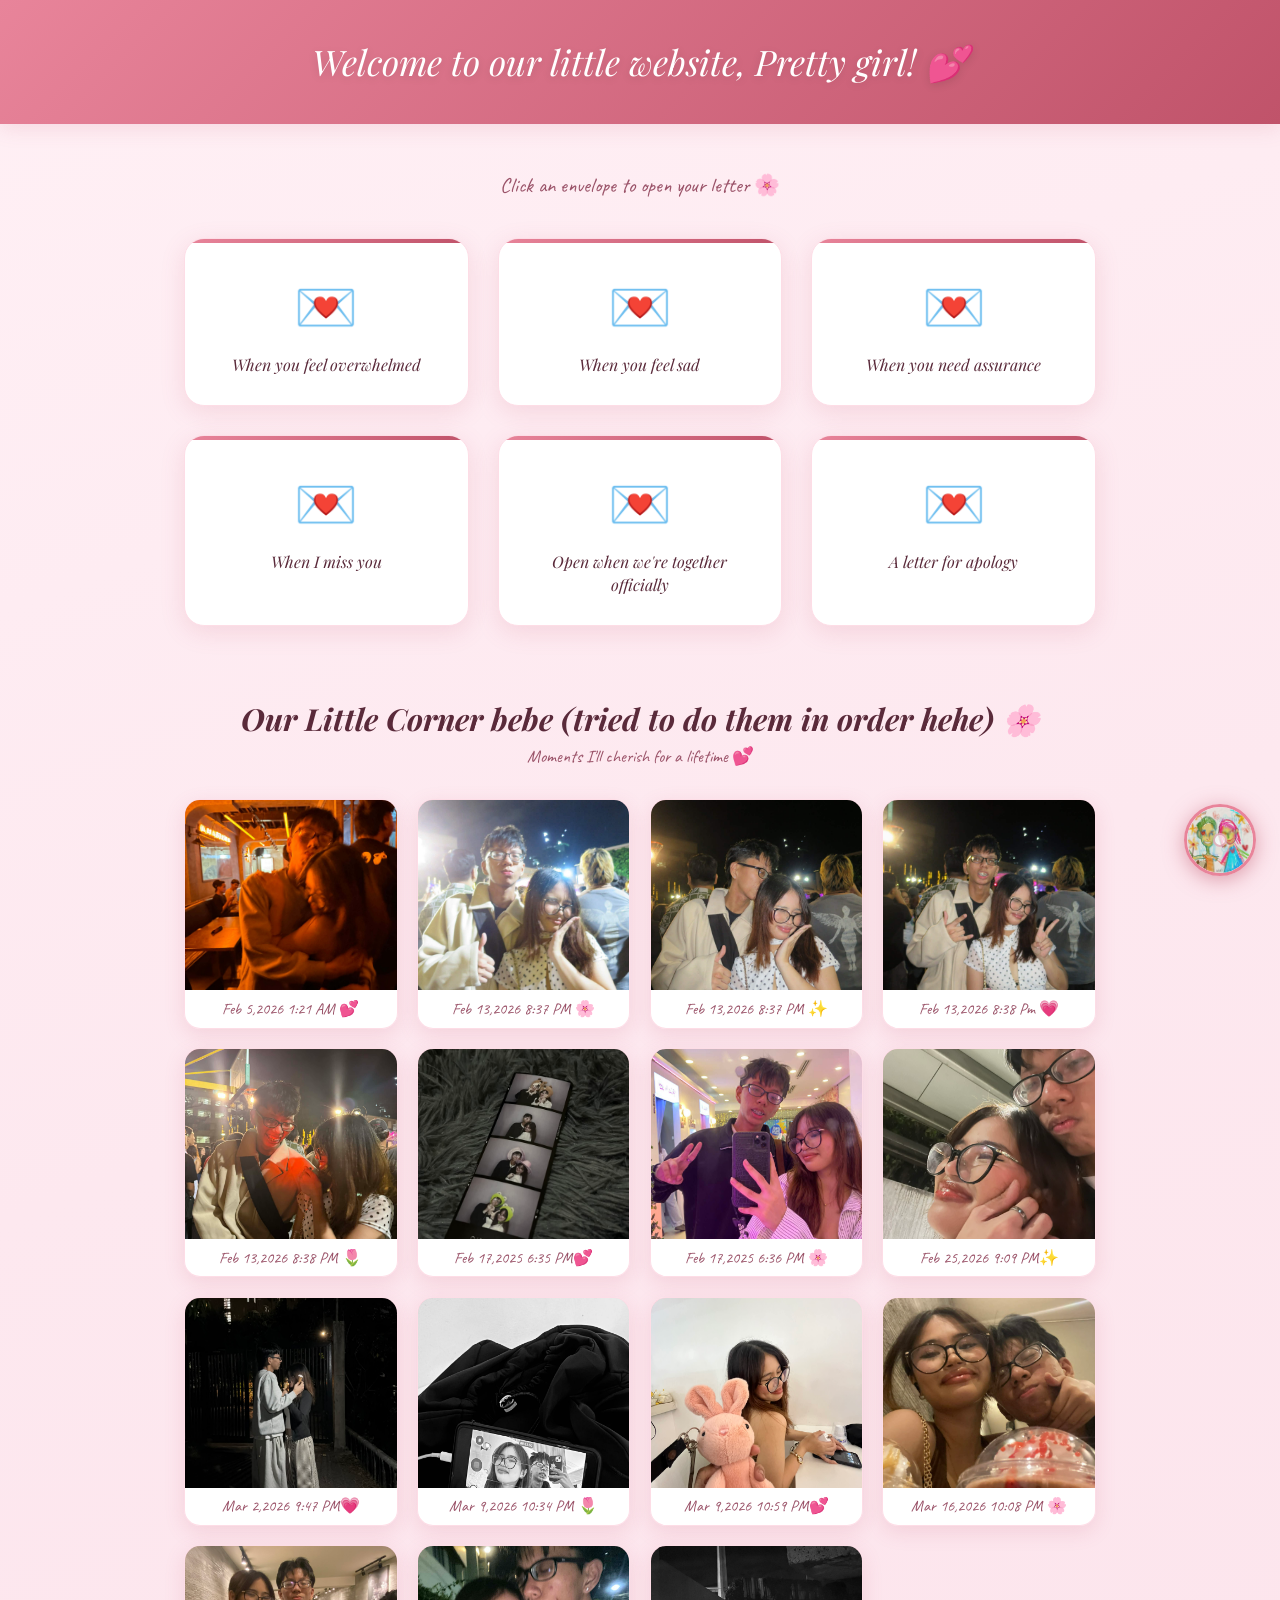
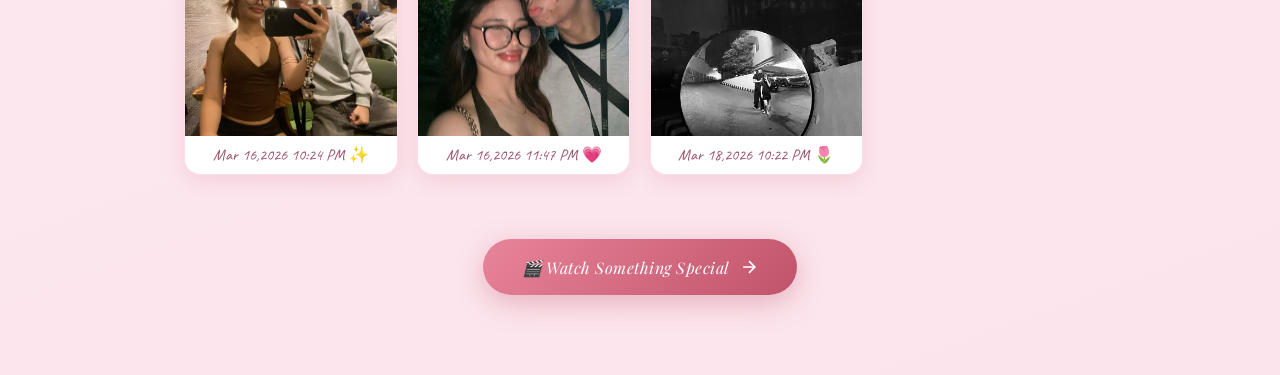
==== commit 26212cbc: "balikat at beywang ni aightnkhole 2" ====
--- a/letters.html
+++ b/letters.html
@@ -66,7 +66,7 @@
 
         <div class="photo-item" onclick="openLightbox('aight4.jpg', 'Memory 1 💕')">
           <img src="aight4.jpg" alt="Memory 1" />
-          <div class="photo-caption">Feb 4,2026 1:21 AM 💕</div>
+          <div class="photo-caption">Feb 5,2026 1:21 AM 💕</div>
         </div>
 
         <div class="photo-item" onclick="openLightbox('aight2.jpg', 'Memory 2 🌸')">
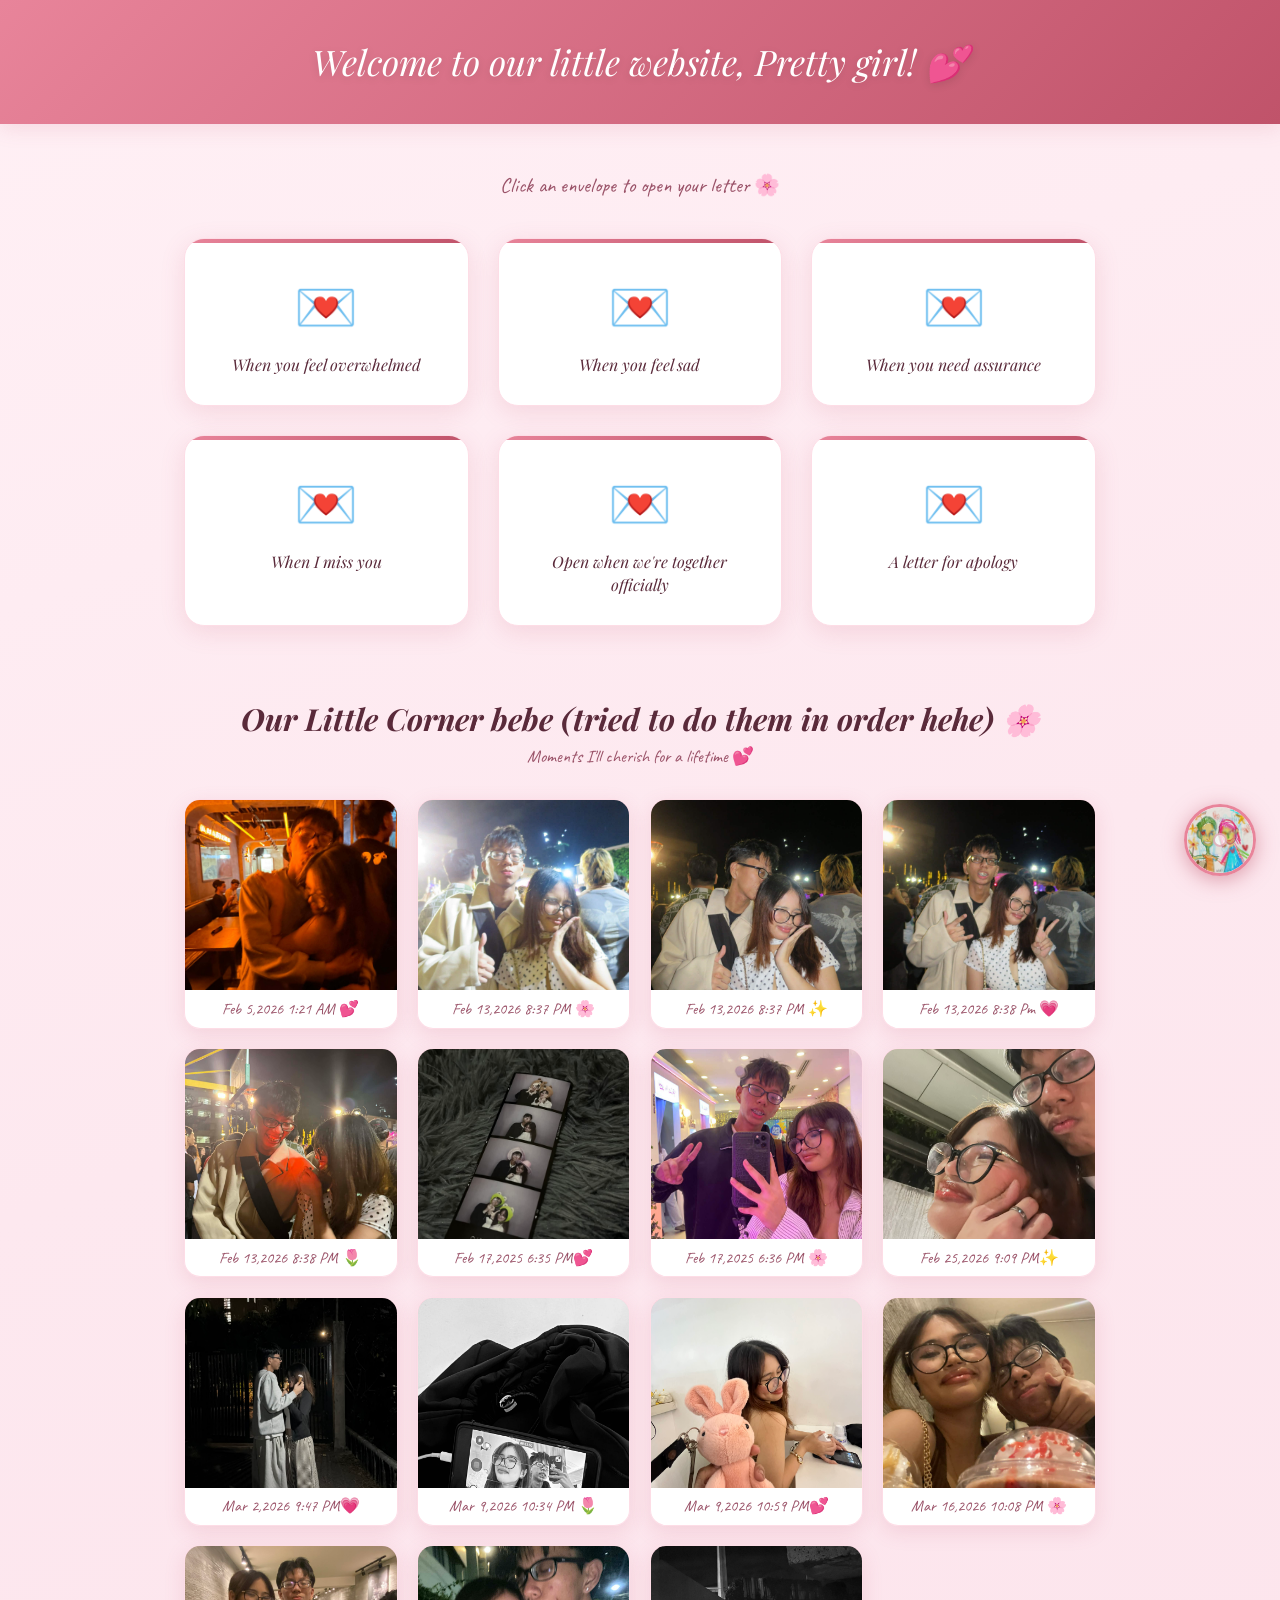
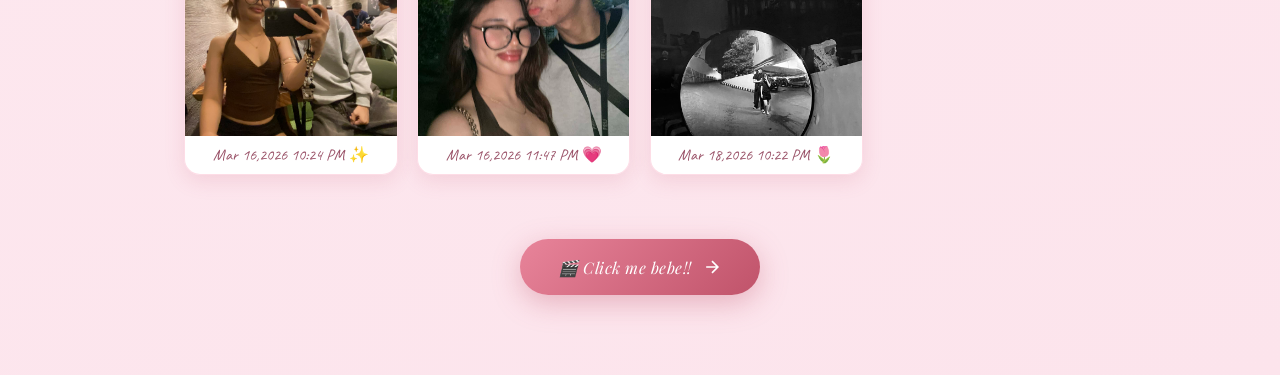
==== commit 2a7f2f85: "balikat at beywang ni aightnkhole 3" ====
--- a/letters.html
+++ b/letters.html
@@ -124,17 +124,17 @@
           <div class="photo-caption">Mar 16,2026 10:08 PM 🌸</div>
         </div>
 
-        <div class="photo-item" onclick="openLightbox('Aight 13.jpg', 'Memory 13 ✨')">
+        <div class="photo-item" onclick="openLightbox('Aight 14.jpg', 'Memory 13 ✨')">
           <img src="Aight 14.jpg" alt="Memory 13" />
           <div class="photo-caption">Mar 16,2026 10:24 PM ✨</div>
         </div>
 
-        <div class="photo-item" onclick="openLightbox('Aight 14.jpg', 'Memory 14 💗')">
+        <div class="photo-item" onclick="openLightbox('Aight 15.jpg', 'Memory 14 💗')">
           <img src="Aight 15.jpg" alt="Memory 14" />
           <div class="photo-caption">Mar 16,2026 11:47 PM 💗</div>
         </div>
 
-        <div class="photo-item" onclick="openLightbox('Aight 15.jpg', 'Memory 15 🌷')">
+        <div class="photo-item" onclick="openLightbox('Aight 13.jpg', 'Memory 15 🌷')">
           <img src="Aight 13.jpg" alt="Memory 15" />
           <div class="photo-caption">Mar 18,2026 10:22 PM 🌷</div>
         </div>
@@ -145,7 +145,7 @@
     <!-- ===== VIDEO PAGE BUTTON ===== -->
     <div class="video-btn-wrap">
       <button class="proceed-btn video-nav-btn" onclick="window.location.href='https://youtube.com/shorts/dggCpLB_wQ0?si=hgy4erXbG9BIge2f'">
-        <span>🎬 Watch Something Special</span>
+        <span>🎬 Click me bebe!! </span>
         <svg class="arrow" viewBox="0 0 24 24" fill="none" stroke="currentColor" stroke-width="2">
           <path d="M5 12h14M12 5l7 7-7 7"/>
         </svg>
